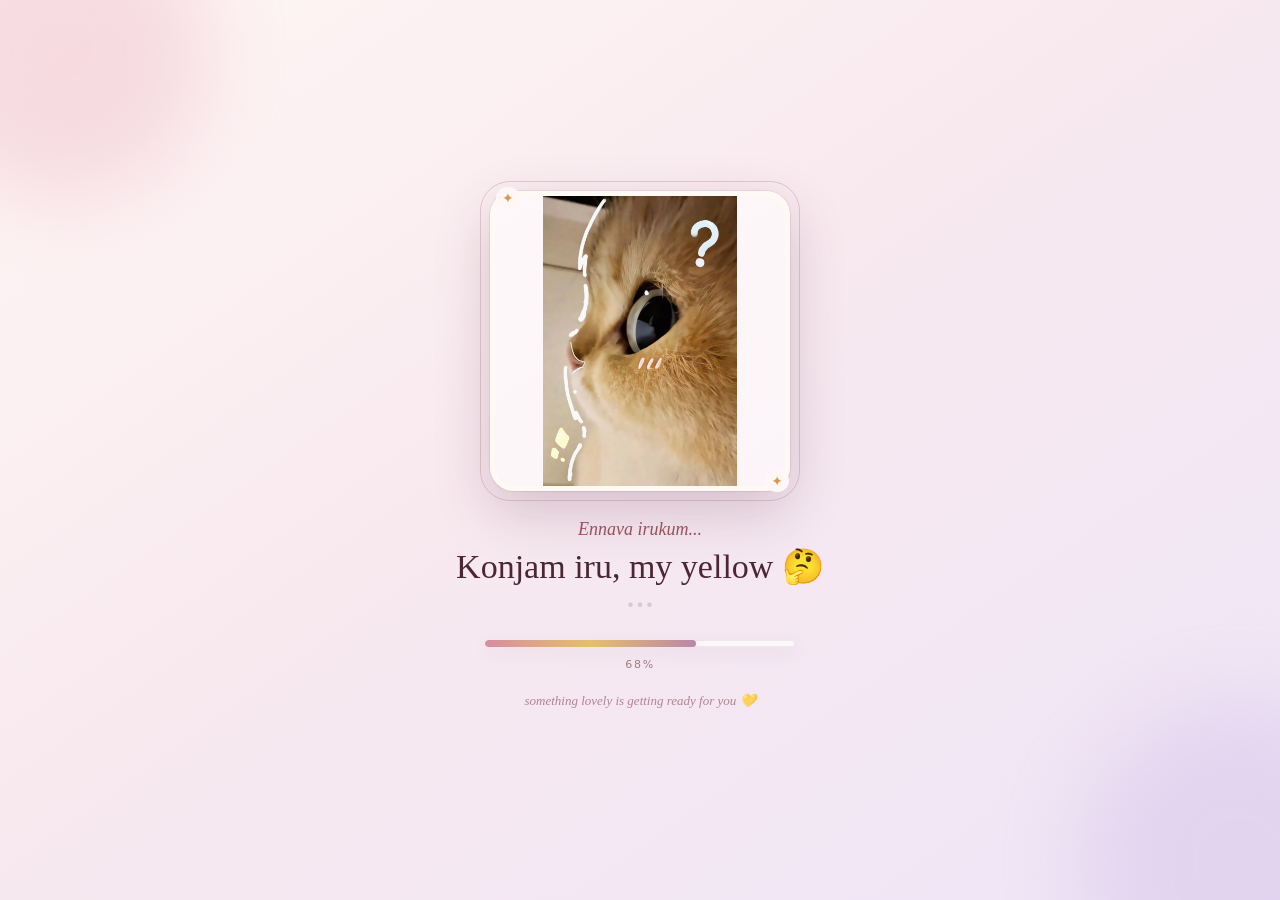
==== loading.html @ ba5ed6c8 "Create exact backup snapshot from jus4u." ====
<!doctype html>
<html lang="en">
<head>
<meta charset="utf-8">
<meta name="viewport" content="width=device-width,initial-scale=1,viewport-fit=cover">
<meta name="theme-color" content="#fff7f5">
<title>Just a little surprise 💛</title>
<style>
*{box-sizing:border-box}html,body{margin:0;width:100%;height:100%;overflow:hidden}body{font-family:Inter,system-ui,-apple-system,BlinkMacSystemFont,"Segoe UI",sans-serif;color:#4a2732;background:linear-gradient(145deg,#fff7f5,#f8e9ef 48%,#eee5f7);display:grid;place-items:center}
.loader{position:fixed;inset:0;z-index:9999;display:grid;place-items:center;overflow:hidden;background:linear-gradient(145deg,#fff7f5 0%,#f8e9ef 46%,#eee5f7 100%);transition:opacity .9s cubic-bezier(.22,1,.36,1)}
.loader:before,.loader:after{content:"";position:absolute;border-radius:50%;filter:blur(45px);opacity:.32;animation:drift 7s ease-in-out infinite alternate}.loader:before{width:300px;height:300px;background:#e6a4b8;top:-100px;left:-90px}.loader:after{width:320px;height:320px;background:#c9aee0;right:-120px;bottom:-120px;animation-delay:-3s}
.inner{position:relative;width:min(90vw,420px);display:flex;flex-direction:column;align-items:center;text-align:center;padding:28px 20px}.photoWrap{position:relative;width:min(78vw,300px);height:min(78vw,300px);margin-bottom:28px;display:flex;align-items:center;justify-content:center}.ring{position:absolute;inset:-10px;border:1px solid rgba(150,80,95,.24);border-radius:30px;animation:spin 10s linear infinite}.ring:before,.ring:after{content:"✦";position:absolute;color:#d39a54;font-size:14px;background:#fff7f5;padding:3px 6px;border-radius:50%}.ring:before{top:5px;left:15px}.ring:after{right:10px;bottom:8px}.photo{display:block;width:100%;height:100%;object-fit:contain;border-radius:24px;border:5px solid rgba(255,249,246,.95);background:rgba(255,255,255,.58);box-shadow:0 20px 55px rgba(90,45,70,.22),0 0 0 1px rgba(150,80,95,.12);animation:float 3.4s ease-in-out infinite}.thought{position:absolute;right:-20px;top:-8px;width:47px;height:47px;border-radius:50%;display:grid;place-items:center;background:#fffaf7;border:1px solid rgba(150,80,95,.16);box-shadow:0 8px 20px rgba(90,45,70,.12);font-size:24px;animation:thought 2.2s ease-in-out infinite}.thought:before,.thought:after{content:"";position:absolute;border-radius:50%;background:#fffaf7;border:1px solid rgba(150,80,95,.13)}.thought:before{width:11px;height:11px;left:-9px;bottom:4px}.thought:after{width:6px;height:6px;left:-15px;bottom:-4px}
.kicker{font-family:Georgia,"Times New Roman",serif;font-style:italic;font-size:18px;color:#96505f;margin-bottom:7px;animation:textIn .9s .15s both}.title{font-family:Georgia,"Times New Roman",serif;font-size:clamp(25px,7vw,34px);font-weight:500;line-height:1.15;margin:0;color:#4a2732;animation:textIn .9s .28s both}.dots{margin:10px 0 24px;color:#8c6d76;min-height:20px}.dots span{display:inline-block;animation:dot 1.25s ease-in-out infinite;opacity:.25}.dots span:nth-child(2){animation-delay:.16s}.dots span:nth-child(3){animation-delay:.32s}.progress{width:min(78vw,310px);height:7px;border-radius:999px;background:rgba(255,255,255,.7);box-shadow:inset 0 0 0 1px rgba(150,80,95,.1),0 5px 18px rgba(90,45,70,.08);overflow:hidden}.bar{height:100%;width:0;border-radius:inherit;background:linear-gradient(90deg,#d78da2,#e5bf6c,#b987a8);box-shadow:0 0 16px rgba(215,141,162,.35)}.percent{margin-top:11px;font-size:11px;letter-spacing:.16em;color:#9b7c84;min-height:16px}.note{margin-top:19px;font-family:Georgia,"Times New Roman",serif;font-style:italic;font-size:13px;color:#a06978;opacity:.8}
@keyframes float{0%,100%{transform:translateY(0) rotate(-1deg)}50%{transform:translateY(-8px) rotate(1deg)}}@keyframes spin{to{transform:rotate(360deg)}}@keyframes thought{0%,100%{transform:translateY(0) rotate(-5deg)}50%{transform:translateY(-7px) rotate(5deg)}}@keyframes dot{0%,100%{opacity:.2;transform:translateY(0)}50%{opacity:1;transform:translateY(-3px)}}@keyframes textIn{from{opacity:0;transform:translateY(12px)}to{opacity:1;transform:none}}@keyframes drift{from{transform:translate3d(0,0,0) scale(1)}to{transform:translate3d(22px,-18px,0) scale(1.08)}}
@media(max-width:430px){.photoWrap{width:min(72vw,270px);height:min(72vw,270px)}.inner{padding-top:20px}.note{font-size:12px}}
@media(prefers-reduced-motion:reduce){*{animation-duration:.01ms!important;animation-iteration-count:1!important}}
</style>
</head>
<body>
<main class="loader" id="loader"><div class="inner">
<div class="photoWrap"><div class="ring"></div><img class="photo" src="/assets/IMG_20260818_203948.jpg?v=loader-final" alt=""></div>
<div class="kicker">Ennava irukum...</div><h1 class="title">Konjam iru, my yellow 🤔</h1>
<div class="dots"><span>•</span><span>•</span><span>•</span></div>
<div class="progress"><div class="bar" id="bar"></div></div><div class="percent" id="percent">0%</div>
<div class="note">something lovely is getting ready for you 💛</div>
</div></main>
<script>
(function(){
 const bar=document.getElementById('bar'),pct=document.getElementById('percent'),loader=document.getElementById('loader');
 const reduce=matchMedia('(prefers-reduced-motion: reduce)').matches; const duration=reduce?900:4200; const start=performance.now();
 function tick(now){const p=Math.min(1,(now-start)/duration),e=1-Math.pow(1-p,3),v=Math.floor(e*100);bar.style.width=v+'%';pct.textContent=v+'%';if(p<1)requestAnimationFrame(tick);else finish()}
 async function finish(){bar.style.width='100%';pct.textContent='100%';await new Promise(r=>setTimeout(r,reduce?120:520));
   try{
     const res=await fetch('/index.html?loader_bypass='+Date.now(),{cache:'no-store'});
     const html=await res.text();
     const doc=new DOMParser().parseFromString(html,'text/html');
     doc.getElementById('opening-loader')?.remove();
     doc.querySelectorAll('script').forEach(s=>{if((s.textContent||'').includes('opening-loader'))s.remove()});
     loader.style.opacity='0';
     await new Promise(r=>setTimeout(r,650));
     document.open();document.write('<!doctype html>'+doc.documentElement.outerHTML);document.close();
   }catch(e){location.replace('/index.html?from_loader='+Date.now())}
 }
 requestAnimationFrame(tick);
})();
</script>
</body>
</html>
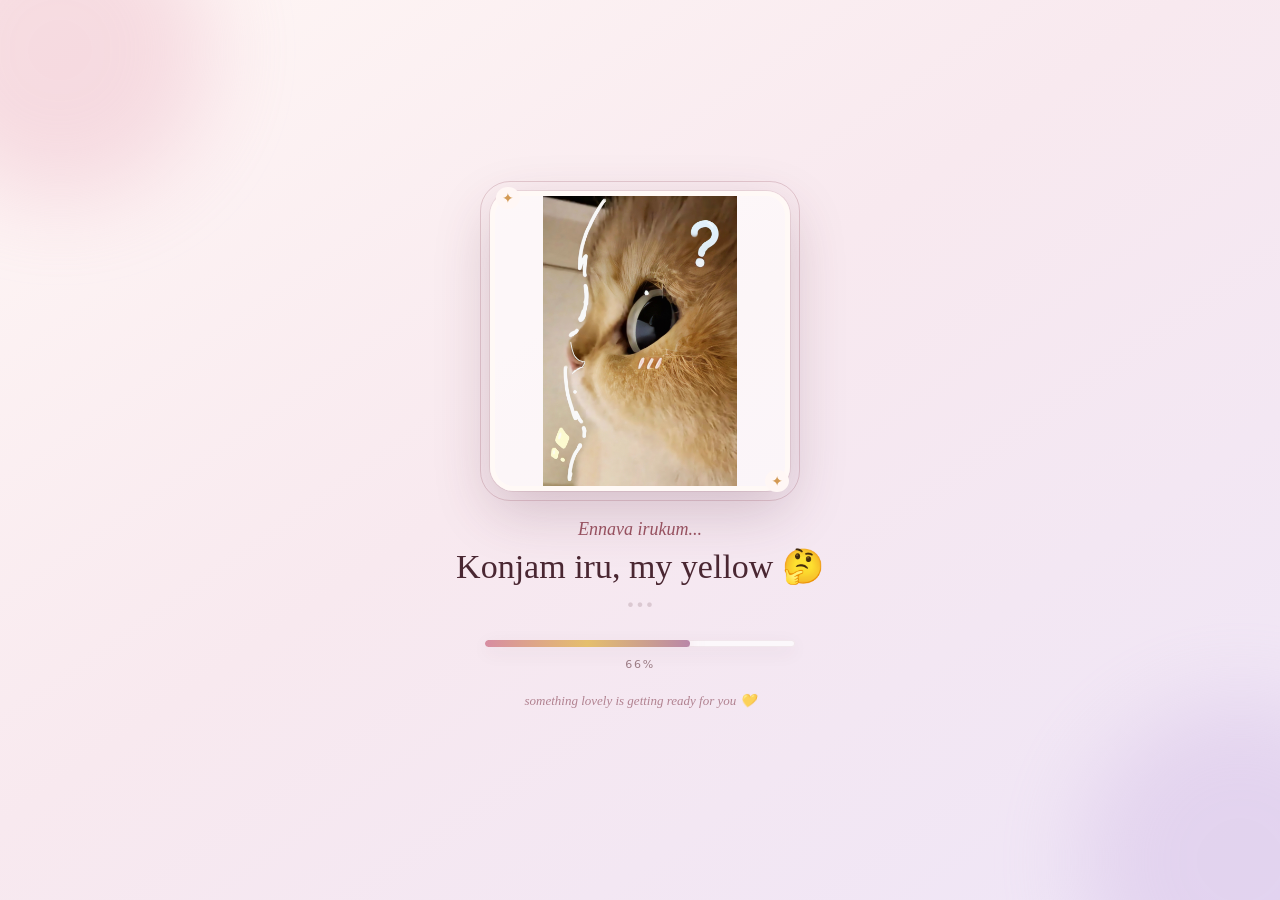
==== commit 2851ec1e: "Load patched birthday story after opening loader" ====
--- a/loading.html
+++ b/loading.html
@@ -12,8 +12,7 @@
 .inner{position:relative;width:min(90vw,420px);display:flex;flex-direction:column;align-items:center;text-align:center;padding:28px 20px}.photoWrap{position:relative;width:min(78vw,300px);height:min(78vw,300px);margin-bottom:28px;display:flex;align-items:center;justify-content:center}.ring{position:absolute;inset:-10px;border:1px solid rgba(150,80,95,.24);border-radius:30px;animation:spin 10s linear infinite}.ring:before,.ring:after{content:"✦";position:absolute;color:#d39a54;font-size:14px;background:#fff7f5;padding:3px 6px;border-radius:50%}.ring:before{top:5px;left:15px}.ring:after{right:10px;bottom:8px}.photo{display:block;width:100%;height:100%;object-fit:contain;border-radius:24px;border:5px solid rgba(255,249,246,.95);background:rgba(255,255,255,.58);box-shadow:0 20px 55px rgba(90,45,70,.22),0 0 0 1px rgba(150,80,95,.12);animation:float 3.4s ease-in-out infinite}.thought{position:absolute;right:-20px;top:-8px;width:47px;height:47px;border-radius:50%;display:grid;place-items:center;background:#fffaf7;border:1px solid rgba(150,80,95,.16);box-shadow:0 8px 20px rgba(90,45,70,.12);font-size:24px;animation:thought 2.2s ease-in-out infinite}.thought:before,.thought:after{content:"";position:absolute;border-radius:50%;background:#fffaf7;border:1px solid rgba(150,80,95,.13)}.thought:before{width:11px;height:11px;left:-9px;bottom:4px}.thought:after{width:6px;height:6px;left:-15px;bottom:-4px}
 .kicker{font-family:Georgia,"Times New Roman",serif;font-style:italic;font-size:18px;color:#96505f;margin-bottom:7px;animation:textIn .9s .15s both}.title{font-family:Georgia,"Times New Roman",serif;font-size:clamp(25px,7vw,34px);font-weight:500;line-height:1.15;margin:0;color:#4a2732;animation:textIn .9s .28s both}.dots{margin:10px 0 24px;color:#8c6d76;min-height:20px}.dots span{display:inline-block;animation:dot 1.25s ease-in-out infinite;opacity:.25}.dots span:nth-child(2){animation-delay:.16s}.dots span:nth-child(3){animation-delay:.32s}.progress{width:min(78vw,310px);height:7px;border-radius:999px;background:rgba(255,255,255,.7);box-shadow:inset 0 0 0 1px rgba(150,80,95,.1),0 5px 18px rgba(90,45,70,.08);overflow:hidden}.bar{height:100%;width:0;border-radius:inherit;background:linear-gradient(90deg,#d78da2,#e5bf6c,#b987a8);box-shadow:0 0 16px rgba(215,141,162,.35)}.percent{margin-top:11px;font-size:11px;letter-spacing:.16em;color:#9b7c84;min-height:16px}.note{margin-top:19px;font-family:Georgia,"Times New Roman",serif;font-style:italic;font-size:13px;color:#a06978;opacity:.8}
 @keyframes float{0%,100%{transform:translateY(0) rotate(-1deg)}50%{transform:translateY(-8px) rotate(1deg)}}@keyframes spin{to{transform:rotate(360deg)}}@keyframes thought{0%,100%{transform:translateY(0) rotate(-5deg)}50%{transform:translateY(-7px) rotate(5deg)}}@keyframes dot{0%,100%{opacity:.2;transform:translateY(0)}50%{opacity:1;transform:translateY(-3px)}}@keyframes textIn{from{opacity:0;transform:translateY(12px)}to{opacity:1;transform:none}}@keyframes drift{from{transform:translate3d(0,0,0) scale(1)}to{transform:translate3d(22px,-18px,0) scale(1.08)}}
-@media(max-width:430px){.photoWrap{width:min(72vw,270px);height:min(72vw,270px)}.inner{padding-top:20px}.note{font-size:12px}}
-@media(prefers-reduced-motion:reduce){*{animation-duration:.01ms!important;animation-iteration-count:1!important}}
+@media(max-width:430px){.photoWrap{width:min(72vw,270px);height:min(72vw,270px)}.inner{padding-top:20px}.note{font-size:12px}}@media(prefers-reduced-motion:reduce){*{animation-duration:.01ms!important;animation-iteration-count:1!important}}
 </style>
 </head>
 <body>
@@ -29,17 +28,26 @@
  const bar=document.getElementById('bar'),pct=document.getElementById('percent'),loader=document.getElementById('loader');
  const reduce=matchMedia('(prefers-reduced-motion: reduce)').matches; const duration=reduce?900:4200; const start=performance.now();
  function tick(now){const p=Math.min(1,(now-start)/duration),e=1-Math.pow(1-p,3),v=Math.floor(e*100);bar.style.width=v+'%';pct.textContent=v+'%';if(p<1)requestAnimationFrame(tick);else finish()}
- async function finish(){bar.style.width='100%';pct.textContent='100%';await new Promise(r=>setTimeout(r,reduce?120:520));
+ async function finish(){
+   bar.style.width='100%';pct.textContent='100%';
+   await new Promise(r=>setTimeout(r,reduce?120:520));
    try{
-     const res=await fetch('/index.html?loader_bypass='+Date.now(),{cache:'no-store'});
+     /* /website file.html is rewritten to /api/website, which serves the real
+        birthday page plus the sequential-reveal interaction patch. */
+     const res=await fetch('/website%20file.html?loader_bypass='+Date.now(),{cache:'no-store'});
+     if(!res.ok) throw new Error('Birthday page request failed: '+res.status);
      const html=await res.text();
      const doc=new DOMParser().parseFromString(html,'text/html');
-     doc.getElementById('opening-loader')?.remove();
-     doc.querySelectorAll('script').forEach(s=>{if((s.textContent||'').includes('opening-loader'))s.remove()});
+     if(!doc.getElementById('world')) throw new Error('Birthday page was not returned');
      loader.style.opacity='0';
      await new Promise(r=>setTimeout(r,650));
-     document.open();document.write('<!doctype html>'+doc.documentElement.outerHTML);document.close();
-   }catch(e){location.replace('/index.html?from_loader='+Date.now())}
+     document.open();
+     document.write('<!doctype html>'+doc.documentElement.outerHTML);
+     document.close();
+   }catch(e){
+     console.error(e);
+     location.replace('/website%20file.html?from_loader='+Date.now());
+   }
  }
  requestAnimationFrame(tick);
 })();
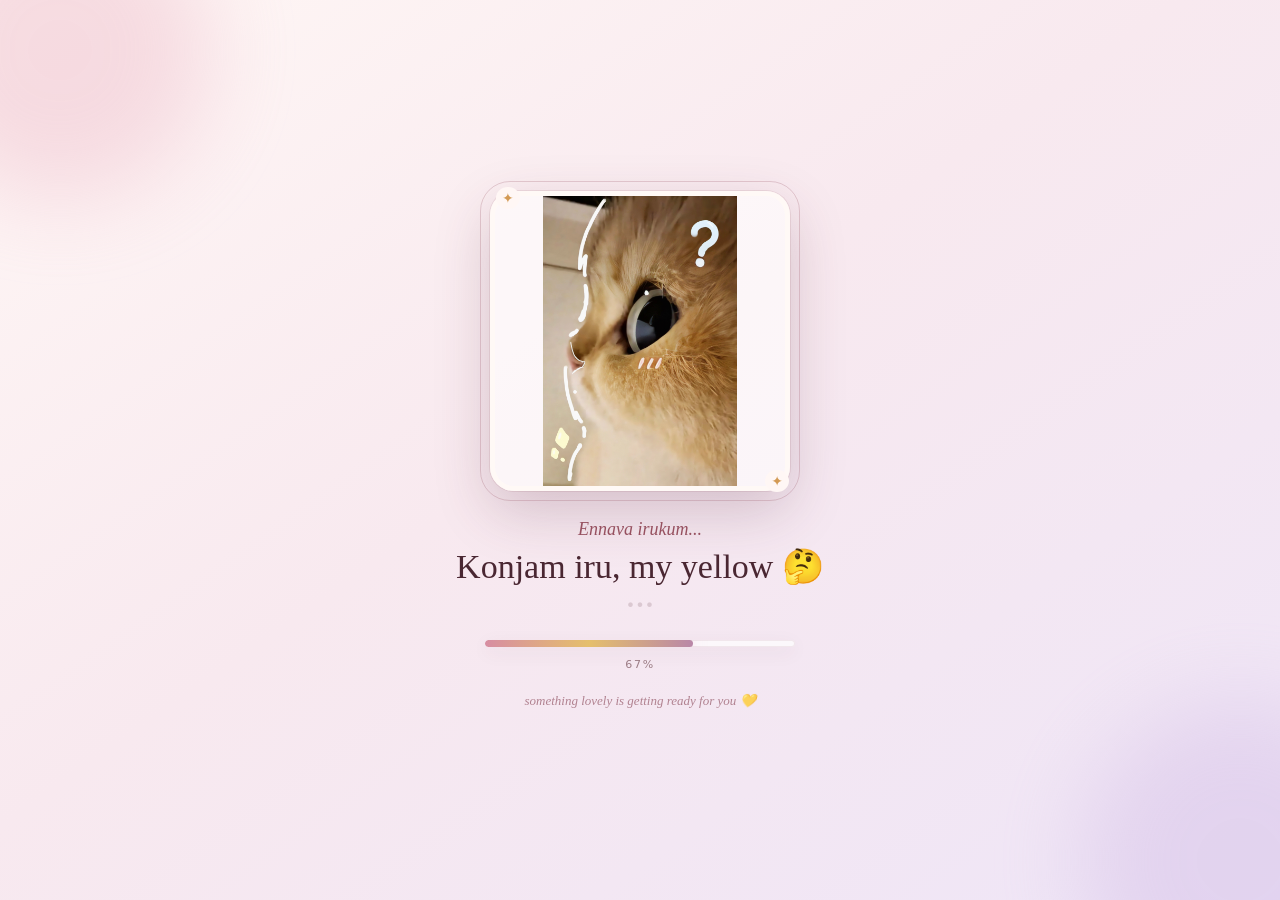
==== commit 9a65c8b6: "Activate the requested MyYellow layout" ====
--- a/loading.html
+++ b/loading.html
@@ -32,13 +32,10 @@
    bar.style.width='100%';pct.textContent='100%';
    await new Promise(r=>setTimeout(r,reduce?120:520));
    try{
-     /* /website file.html is rewritten to /api/website, which serves the real
-        birthday page plus the sequential-reveal interaction patch. */
-     const res=await fetch('/website%20file.html?loader_bypass='+Date.now(),{cache:'no-store'});
+     const res=await fetch('/main-v5.html?loader_bypass='+Date.now(),{cache:'no-store'});
      if(!res.ok) throw new Error('Birthday page request failed: '+res.status);
      const html=await res.text();
      const doc=new DOMParser().parseFromString(html,'text/html');
-     if(!doc.getElementById('world')) throw new Error('Birthday page was not returned');
      loader.style.opacity='0';
      await new Promise(r=>setTimeout(r,650));
      document.open();
@@ -46,7 +43,7 @@
      document.close();
    }catch(e){
      console.error(e);
-     location.replace('/website%20file.html?from_loader='+Date.now());
+     location.replace('/main-v5.html?from_loader='+Date.now());
    }
  }
  requestAnimationFrame(tick);
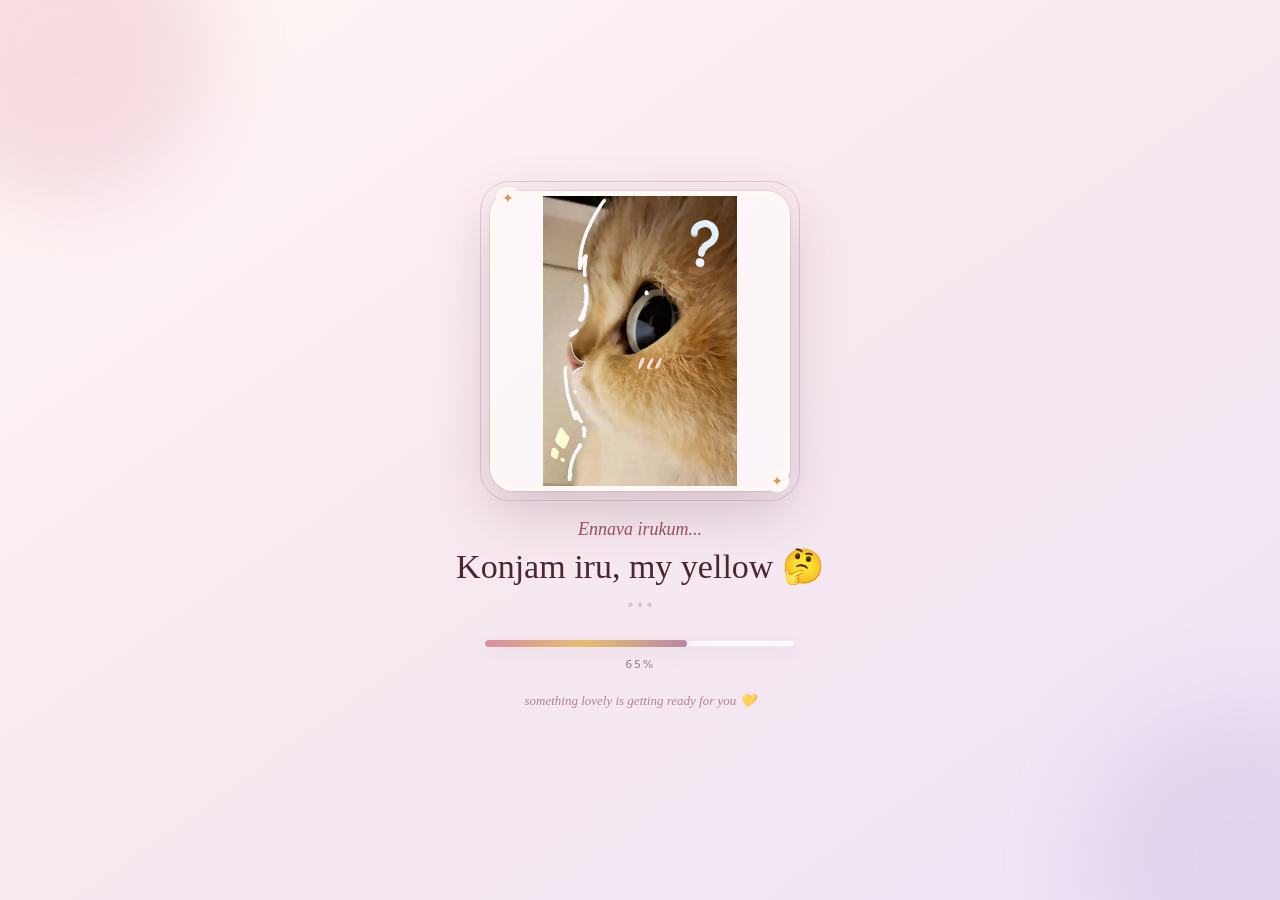
==== commit 0526071e: "Use the final no-duplicate layout wrapper" ====
--- a/loading.html
+++ b/loading.html
@@ -32,7 +32,7 @@
    bar.style.width='100%';pct.textContent='100%';
    await new Promise(r=>setTimeout(r,reduce?120:520));
    try{
-     const res=await fetch('/main-v5.html?loader_bypass='+Date.now(),{cache:'no-store'});
+     const res=await fetch('/main-final.html?loader_bypass='+Date.now(),{cache:'no-store'});
      if(!res.ok) throw new Error('Birthday page request failed: '+res.status);
      const html=await res.text();
      const doc=new DOMParser().parseFromString(html,'text/html');
@@ -43,7 +43,7 @@
      document.close();
    }catch(e){
      console.error(e);
-     location.replace('/main-v5.html?from_loader='+Date.now());
+     location.replace('/main-final.html?from_loader='+Date.now());
    }
  }
  requestAnimationFrame(tick);
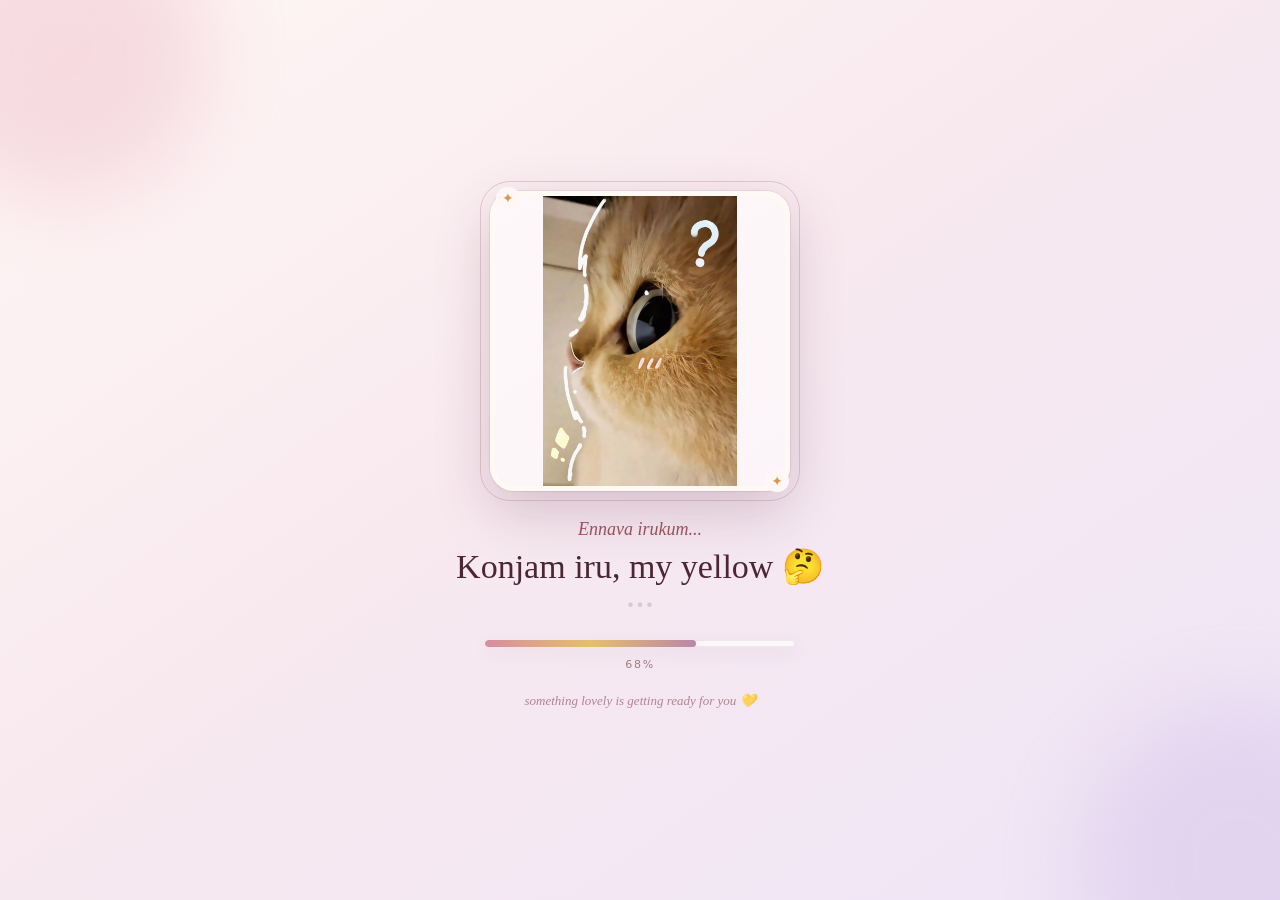
==== commit 1d7c5a56: "Fix blank homepage by routing loader to working main-v5 page" ====
--- a/loading.html
+++ b/loading.html
@@ -32,7 +32,7 @@
    bar.style.width='100%';pct.textContent='100%';
    await new Promise(r=>setTimeout(r,reduce?120:520));
    try{
-     const res=await fetch('/main-final.html?loader_bypass='+Date.now(),{cache:'no-store'});
+     const res=await fetch('/main-v5.html?loader_bypass='+Date.now(),{cache:'no-store'});
      if(!res.ok) throw new Error('Birthday page request failed: '+res.status);
      const html=await res.text();
      const doc=new DOMParser().parseFromString(html,'text/html');
@@ -43,11 +43,11 @@
      document.close();
    }catch(e){
      console.error(e);
-     location.replace('/main-final.html?from_loader='+Date.now());
+     location.replace('/main-v5.html?from_loader='+Date.now());
    }
  }
  requestAnimationFrame(tick);
 })();
 </script>
 </body>
-</html>
+</html>
